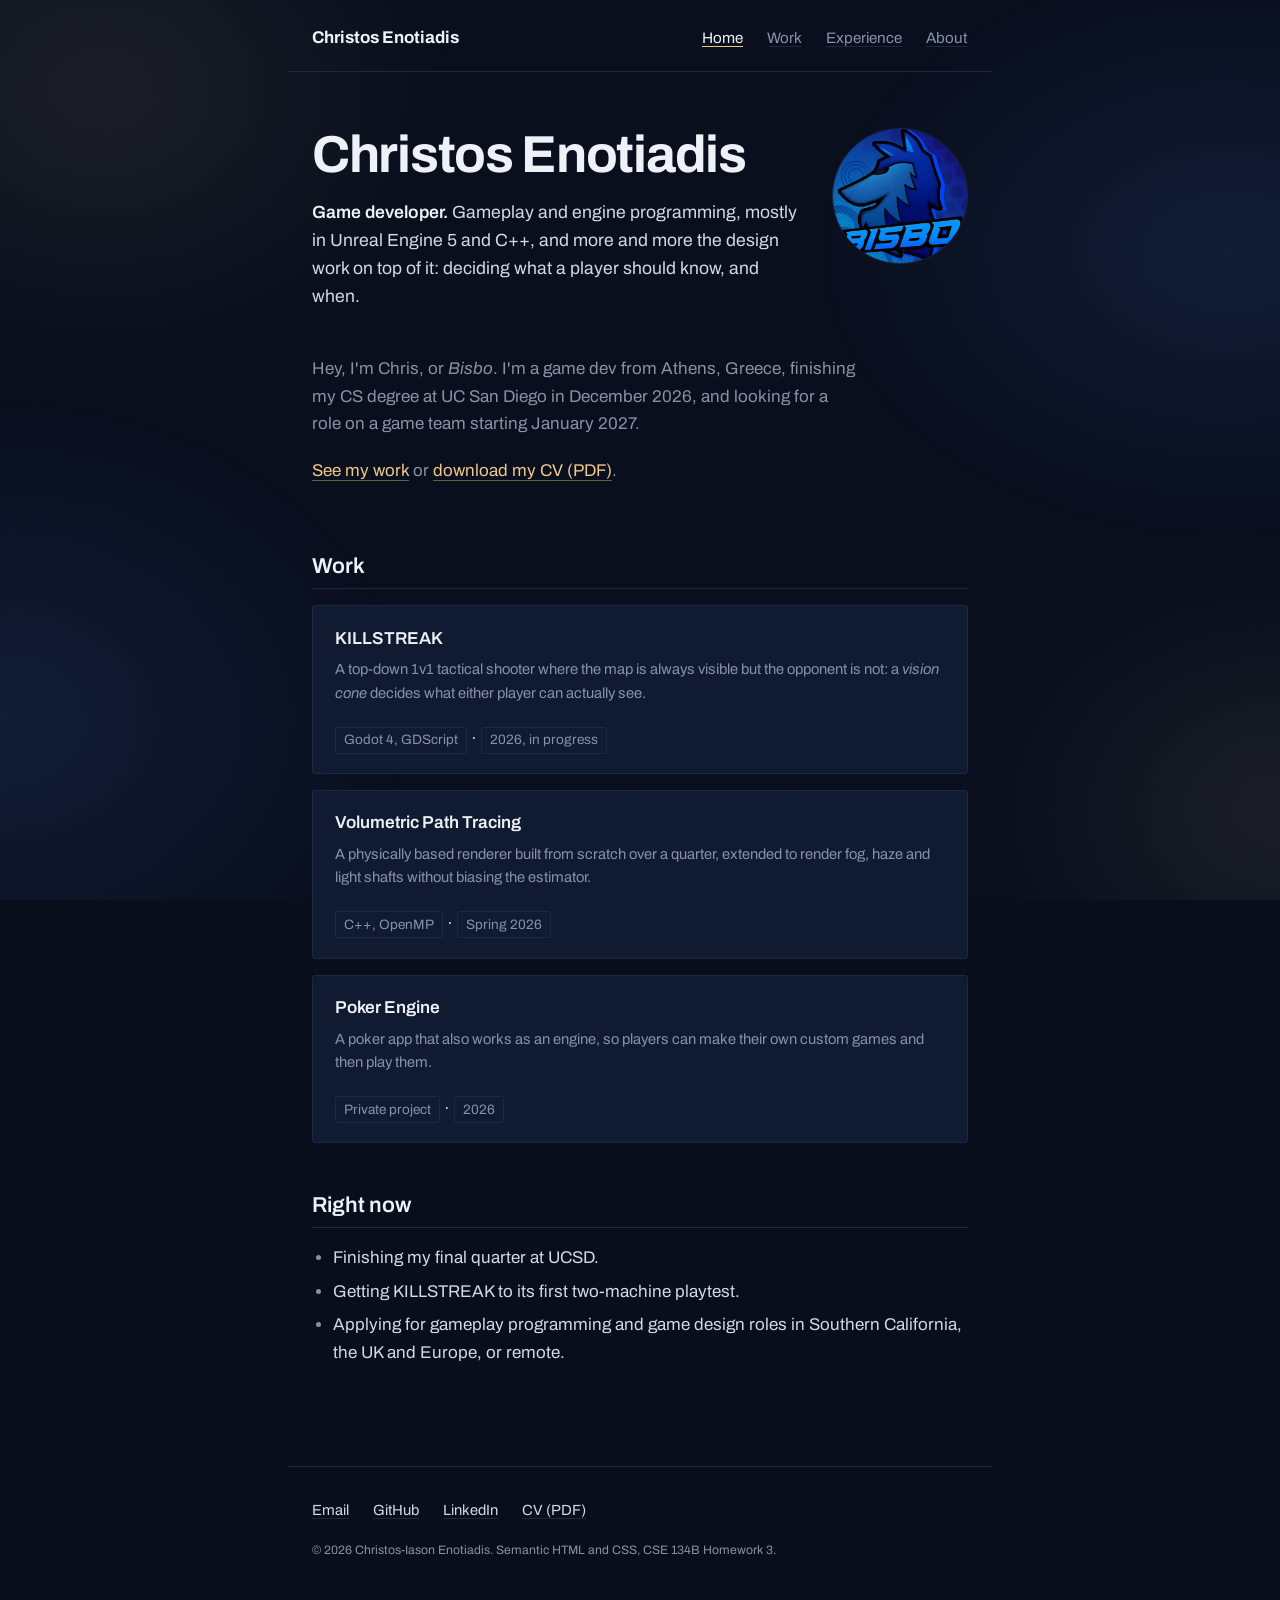
==== index.html @ 73f15feb "add hw3" ====
<!DOCTYPE html>
<html lang="en">
<head>
  <meta charset="utf-8">
  <meta name="viewport" content="width=device-width, initial-scale=1">
  <meta name="description" content="Christos Enotiadis: game developer working on gameplay, systems and game design. Graduating from UCSD in December 2026.">
  <meta name="author" content="Christos-Iason Enotiadis">
  <title>Christos Enotiadis | Game Developer</title>
  <link rel="icon" href="images/favicon.svg" type="image/svg+xml">
  <link rel="stylesheet" href="https://fonts.googleapis.com/css2?family=Archivo:wght@400;500;600&amp;family=Archivo+Expanded:wght@600;700&amp;display=swap">
  <link rel="stylesheet" href="css/styles.css">
  <script type="application/ld+json">
    {
      "@context": "https://schema.org",
      "@type": "Person",
      "name": "Christos-Iason Enotiadis",
      "alternateName": "Bisbo",
      "jobTitle": "Game Developer",
      "alumniOf": "University of California, San Diego",
      "email": "mailto:cenotiadis@ucsd.edu",
      "sameAs": [
        "https://github.com/Bisbouras",
        "https://linkedin.com/in/christos-enotiadis"
      ]
    }
  </script>
  <script src="js/hello-world.js" defer></script>
</head>
<body>
  <header>
    <p><a href="index.html"><b>Christos Enotiadis</b></a></p>
    <nav aria-label="Primary">
      <ul>
        <li><a href="index.html" aria-current="page">Home</a></li>
        <li><a href="index.html#work-heading">Work</a>
          <ul>
            <li><a href="killstreak.html">KILLSTREAK</a></li>
            <li><a href="vpt.html">Volumetric Path Tracing</a></li>
            <li><a href="poker.html">Poker Engine</a></li>
          </ul>
        </li>
        <li><a href="experience.html">Experience</a></li>
        <li><a href="about.html">About</a></li>
      </ul>
    </nav>
  </header>

  <main>
    <section aria-labelledby="intro-heading">
      <h1 id="intro-heading">Christos Enotiadis</h1>
      <p>
        <strong>Game developer.</strong> Gameplay and engine programming, mostly in Unreal Engine 5 and C++,
        and more and more the design work on top of it: deciding what a player should know, and when.
      </p>
      <picture>
        <source srcset="images/bisbo-logo.webp" type="image/webp">
        <img src="images/bisbo-logo.jpg" width="240" height="240" alt="Bisbo logo: a stylised blue wolf head above the word BISBO.">
      </picture>
      <p>
        Hey, I'm Chris, or <i>Bisbo</i>. I'm a game dev from Athens, Greece, finishing my CS degree at
        UC San Diego in <time datetime="2026-12">December 2026</time>, and looking for a role on a game team
        starting <time datetime="2027-01">January 2027</time>.
      </p>
      <p>
        <a href="#work-heading">See my work</a> or <a href="docs/cv.pdf">download my CV (PDF)</a>.
      </p>
    </section>

    <section aria-labelledby="work-heading">
      <h2 id="work-heading">Work</h2>

      <article aria-labelledby="featured-killstreak">
        <h3 id="featured-killstreak"><a href="killstreak.html">KILLSTREAK</a></h3>
        <p>
          A top-down 1v1 tactical shooter where the map is always visible but the opponent is not: a
          <em>vision cone</em> decides what either player can actually see.
        </p>
        <p><span>Godot 4, GDScript</span> &middot; <span>2026, in progress</span></p>
      </article>

      <article aria-labelledby="featured-vpt">
        <h3 id="featured-vpt"><a href="vpt.html">Volumetric Path Tracing</a></h3>
        <p>
          A physically based renderer built from scratch over a quarter, extended to render fog, haze and
          light shafts without biasing the estimator.
        </p>
        <p><span>C++, OpenMP</span> &middot; <span>Spring 2026</span></p>
      </article>

      <article aria-labelledby="featured-poker">
        <h3 id="featured-poker"><a href="poker.html">Poker Engine</a></h3>
        <p>
          A poker app that also works as an engine, so players can make their own custom games and then play them.
        </p>
        <p><span>Private project</span> &middot; <span>2026</span></p>
      </article>
    </section>

    <section aria-labelledby="now-heading">
      <h2 id="now-heading">Right now</h2>
      <ul>
        <li>Finishing my final quarter at UCSD.</li>
        <li>Getting KILLSTREAK to its first two-machine playtest.</li>
        <li>Applying for gameplay programming and game design roles in Southern California, the UK and Europe, or remote.</li>
      </ul>
    </section>

    <hello-world></hello-world>
    <noscript>
      <p>JavaScript is off. Nothing on this site depends on it; you only miss a "Hello World!" message in the developer console.</p>
    </noscript>
  </main>

  <footer>
    <address>
      <ul>
        <li><a href="mailto:cenotiadis@ucsd.edu">Email</a></li>
        <li><a href="https://github.com/Bisbouras">GitHub</a></li>
        <li><a href="https://linkedin.com/in/christos-enotiadis">LinkedIn</a></li>
        <li><a href="docs/cv.pdf">CV (PDF)</a></li>
      </ul>
    </address>
    <p><small>&copy; 2026 Christos-Iason Enotiadis. Semantic HTML and CSS, CSE 134B Homework 3.</small></p>
  </footer>
</body>
</html>
---- css/styles.css ----
/*
  styles.css - CSE 134 HW3 Part 2
  Author: Christos-Iason Enotiadis
  Repo: https://github.com/Bisbouras/CSE134HW3
*/

:root {
  --night: #080e1c;
  --night-lift: #101a30;
  --edge: #1d2942;
  --dust: #d2d9e6;
  --dust-dim: #8792a6;
  --white: #eef2f8;
  --beam: #f0c98a;
  --beam-light: #f6dcb0;
  --beam-soft: rgba(240, 201, 138, 0.4);
  --beam-glow: rgba(240, 201, 138, 0.08);
  --blue-glow: rgba(70, 110, 190, 0.14);
  --font-body: "Archivo", system-ui, sans-serif;
  --font-display: "Archivo Expanded", "Archivo", system-ui, sans-serif;
  --font-mono: ui-monospace, Consolas, monospace;
  --measure: 44rem;
  --radius: 3px;
  --radius-sm: 2px;
}

* {
  box-sizing: border-box;
}

html {
  background-color: var(--night);
}

body {
  margin: 0;
  font-family: var(--font-body);
  font-size: 1.0625rem;
  line-height: 1.6;
  color: var(--dust);
}

/* background - gold and blue light pools */
body::before {
  content: "";
  position: fixed;
  inset: 0;
  z-index: -1;
  pointer-events: none;
  background-image:
    radial-gradient(40vw 45vh at 8% 10%, var(--beam-glow), transparent 70%),
    radial-gradient(45vw 50vh at 0% 80%, var(--blue-glow), transparent 72%),
    radial-gradient(45vw 45vh at 96% 28%, var(--blue-glow), transparent 72%),
    radial-gradient(35vw 40vh at 100% 90%, var(--beam-glow), transparent 70%);
}

/* background - grain */
body::after {
  content: "";
  position: fixed;
  inset: 0;
  z-index: -1;
  pointer-events: none;
  opacity: 0.28;
  mix-blend-mode: overlay;
  background-image: url("data:image/svg+xml,%3Csvg xmlns='http://www.w3.org/2000/svg' width='160' height='160'%3E%3Cfilter id='n'%3E%3CfeTurbulence type='fractalNoise' baseFrequency='0.85' numOctaves='3'/%3E%3C/filter%3E%3Crect width='160' height='160' filter='url(%23n)' opacity='0.5'/%3E%3C/svg%3E");
}

body > header,
main,
body > footer {
  max-width: var(--measure);
  margin: 0 auto;
  padding-left: 1.5rem;
  padding-right: 1.5rem;
}

/* header */
body > header {
  display: flex;
  flex-wrap: wrap;
  align-items: center;
  justify-content: space-between;
  gap: 1rem 2rem;
  padding-top: 1.5rem;
  padding-bottom: 1.25rem;
  border-bottom: 1px solid var(--edge);
}

body > header > p {
  margin: 0;
}

/* site name */
body > header > p a {
  font-family: var(--font-display);
  color: var(--white);
  border-bottom: 0;
}

nav ul {
  list-style: none;
  margin: 0;
  padding: 0;
}

nav > ul {
  display: flex;
  gap: 1.5rem;
}

nav li {
  position: relative;
  margin: 0;
}

nav a {
  font-size: 0.95rem;
  color: var(--dust-dim);
}

/* current page link in the nav */
nav a[aria-current="page"] {
  color: var(--white);
  border-bottom-color: var(--beam);
}

/* work dropdown */
nav > ul > li > ul {
  position: absolute;
  top: 100%;
  left: -1rem;
  z-index: 10;
  min-width: 15rem;
  margin-top: 0.6rem;
  padding: 0.5rem 0;
  background-color: var(--night-lift);
  border: 1px solid var(--edge);
  border-radius: var(--radius);
  opacity: 0;
  pointer-events: none;
  transform: translateY(-0.25rem);
  transition: opacity 150ms ease, transform 150ms ease;
}

/* hover bridge over the gap above the dropdown */
nav > ul > li > ul::before {
  content: "";
  position: absolute;
  bottom: 100%;
  left: 0;
  right: 0;
  height: 0.7rem;
}

nav > ul > li:hover > ul,
nav > ul > li:focus-within > ul {
  opacity: 1;
  pointer-events: auto;
  transform: none;
}

nav li li a {
  display: block;
  padding: 0.35rem 1rem;
  color: var(--dust);
  border-bottom: 0;
}

nav li li a:hover {
  color: var(--white);
  background-color: var(--edge);
}

nav li li a:focus {
  outline-offset: -2px;
}

main {
  padding-top: 3.5rem;
  padding-bottom: 5rem;
}

h1,
h2,
h3 {
  font-family: var(--font-display);
  color: var(--white);
}

h1 {
  font-size: clamp(2rem, 6vw, 3.25rem);
  font-weight: 700;
  line-height: 1.05;
  letter-spacing: -0.025em;
  margin: 0 0 1rem;
}

h2 {
  font-size: 1.35rem;
  font-weight: 600;
  line-height: 1.3;
  margin: 3rem 0 1rem;
  padding-bottom: 0.5rem;
  border-bottom: 1px solid var(--edge);
}

h3 {
  font-size: 1.08rem;
  font-weight: 600;
  line-height: 1.3;
  margin: 2rem 0 0.5rem;
}

p,
ul,
ol,
dl {
  margin: 0 0 1.25rem;
}

ul,
ol {
  padding-left: 1.3rem;
}

li {
  margin-bottom: 0.4rem;
}

li::marker {
  color: var(--dust-dim);
}

strong {
  font-weight: 600;
  color: var(--white);
}

code {
  font-family: var(--font-mono);
  font-size: 0.88em;
  padding: 0.08em 0.35em;
  color: var(--white);
  background-color: var(--night-lift);
  border: 1px solid var(--edge);
  border-radius: var(--radius-sm);
}

a {
  color: var(--dust);
  text-decoration: none;
  border-bottom: 1px solid var(--edge);
}

a:hover {
  color: var(--white);
  border-bottom-color: var(--beam);
}

/* links inside body text */
main p a {
  color: var(--beam);
  border-bottom-color: var(--beam-soft);
}

a:focus,
button:focus,
input:focus,
textarea:focus,
iframe:focus {
  outline: 2px solid var(--beam);
  outline-offset: 3px;
}

/* standfirst under the page title */
h1 + p {
  font-size: 1.1rem;
}

/* home intro - name and catchline beside the logo */
section[aria-labelledby="intro-heading"] {
  display: grid;
  grid-template-columns: 1fr auto;
  column-gap: 2rem;
  align-items: start;
}

section[aria-labelledby="intro-heading"] > * {
  grid-column: 1;
}

section[aria-labelledby="intro-heading"] > picture {
  grid-column: 2;
  grid-row: 1 / span 2;
}

section[aria-labelledby="intro-heading"] img {
  width: clamp(6rem, 16vw, 8.5rem);
  border: 1px solid var(--edge);
  border-radius: 50%;
}

/* home intro paragraphs after the logo */
section[aria-labelledby="intro-heading"] > picture ~ p {
  grid-column: 1 / -1;
  max-width: 34rem;
  color: var(--dust-dim);
}

section[aria-labelledby="intro-heading"] > picture + p {
  margin-top: 1.5rem;
}

/* cards - work and experience articles */
main > section > article {
  margin-bottom: 1rem;
  padding: 1.35rem 1.4rem 1.2rem;
  background-color: var(--night-lift);
  border: 1px solid var(--edge);
  border-radius: var(--radius);
}

main > section > article > :last-child {
  margin-bottom: 0;
}

main > section > article:has(h3 > a):hover {
  border-color: var(--beam-soft);
}

main > section > article h3 {
  margin-top: 0;
}

h3 a {
  color: inherit;
  border-bottom: 0;
}

h3 a:hover {
  color: var(--beam);
}

/* meta line under a card title */
article h3 + p {
  font-size: 0.92rem;
  color: var(--dust-dim);
}

/* tool and date tags */
main > section > article p > span {
  display: inline-block;
  padding: 0.1rem 0.5rem;
  font-size: 0.85rem;
  color: var(--dust-dim);
  border: 1px solid var(--edge);
  border-radius: var(--radius-sm);
}

/* skill chips */
section[aria-labelledby="skills-heading"] ul {
  display: flex;
  flex-wrap: wrap;
  gap: 0.5rem;
  padding: 0;
  list-style: none;
}

section[aria-labelledby="skills-heading"] li {
  margin: 0;
  padding: 0.15rem 0.6rem;
  font-size: 0.9rem;
  background-color: var(--night-lift);
  border: 1px solid var(--edge);
  border-radius: var(--radius-sm);
}

/* project page header */
main > article > header {
  margin-bottom: 2.5rem;
}

/* breadcrumb above the project title */
main > article > header > p:first-child {
  margin-bottom: 0.75rem;
  font-size: 0.85rem;
  letter-spacing: 0.04em;
  color: var(--dust-dim);
}

project-facts {
  display: block;
  margin: 0 0 2.5rem;
  padding: 1rem 1.25rem;
  background-color: var(--night-lift);
  border: 1px solid var(--edge);
  border-radius: var(--radius);
}

project-facts dl {
  display: grid;
  grid-template-columns: max-content 1fr;
  gap: 0.35rem 1.25rem;
  margin: 0;
}

project-facts dt {
  font-size: 0.9rem;
  color: var(--dust-dim);
}

project-facts dd {
  margin: 0;
}

/* figures - images side by side, stacking when narrow */
figure {
  display: flex;
  flex-wrap: wrap;
  gap: 0.9rem;
  margin: 2rem 0;
}

figure > :not(figcaption) {
  flex: 1 1 12rem;
}

figcaption {
  flex-basis: 100%;
  font-size: 0.88rem;
  line-height: 1.55;
  color: var(--dust-dim);
}

img,
svg {
  display: block;
  max-width: 100%;
  height: auto;
}

figure img,
figure svg {
  width: 100%;
  background-color: var(--night-lift);
  border: 1px solid var(--edge);
  border-radius: var(--radius-sm);
}

/* cv preview */
iframe {
  display: block;
  width: 100%;
  height: auto;
  aspect-ratio: 640 / 820;
  border: 1px solid var(--edge);
  border-radius: var(--radius);
}

progress,
input[type="radio"] {
  accent-color: var(--beam);
}

fieldset {
  margin: 0 0 1.25rem;
  padding: 1rem 1.25rem 1.25rem;
  border: 1px solid var(--edge);
  border-radius: var(--radius);
}

legend {
  padding: 0 0.5rem;
  font-size: 0.9rem;
  color: var(--dust-dim);
}

fieldset > div {
  margin-bottom: 0.75rem;
}

input[type="text"],
input[type="email"],
textarea {
  width: 100%;
  margin-top: 0.3rem;
  padding: 0.55em 0.75em;
  font: inherit;
  color: var(--dust);
  background-color: var(--night);
  border: 1px solid var(--edge);
  border-radius: var(--radius);
}

input[type="text"]:hover,
input[type="email"]:hover,
textarea:hover {
  border-color: var(--dust-dim);
}

button {
  padding: 0.6em 1.4em;
  font: inherit;
  font-weight: 600;
  color: var(--night);
  background-color: var(--beam);
  border: 0;
  border-radius: var(--radius);
  cursor: pointer;
}

button:hover {
  background-color: var(--beam-light);
}

/* footer */
body > footer {
  padding-top: 2rem;
  padding-bottom: 3rem;
  font-size: 0.92rem;
  color: var(--dust-dim);
  border-top: 1px solid var(--edge);
}

body > footer p {
  margin: 0 0 0.5rem;
}

address {
  font-style: normal;
}

address ul {
  display: flex;
  flex-wrap: wrap;
  gap: 0.5rem 1.5rem;
  margin: 0 0 1rem;
  padding: 0;
  list-style: none;
}

address li {
  margin: 0;
}

/* narrow screens - header stacks, work links listed under work */
@media (max-width: 40rem) {
  body > header {
    flex-direction: column;
    align-items: flex-start;
  }

  nav > ul {
    flex-direction: column;
    gap: 0.25rem;
  }

  nav > ul > li > ul {
    position: static;
    min-width: 0;
    margin: 0.25rem 0 0.25rem 0.2rem;
    padding: 0 0 0 0.75rem;
    background-color: transparent;
    border: 0;
    border-left: 1px solid var(--edge);
    border-radius: 0;
    opacity: 1;
    pointer-events: auto;
    transform: none;
  }

  nav > ul > li > ul::before {
    display: none;
  }

  nav li li a {
    padding: 0.15rem 0;
    color: var(--dust-dim);
  }

  nav li li a:hover {
    background-color: transparent;
  }

  section[aria-labelledby="intro-heading"] > picture {
    grid-row: 1;
  }

  section[aria-labelledby="intro-heading"] > h1 + p {
    grid-column: 1 / -1;
  }

  main {
    padding-top: 2.5rem;
  }
}
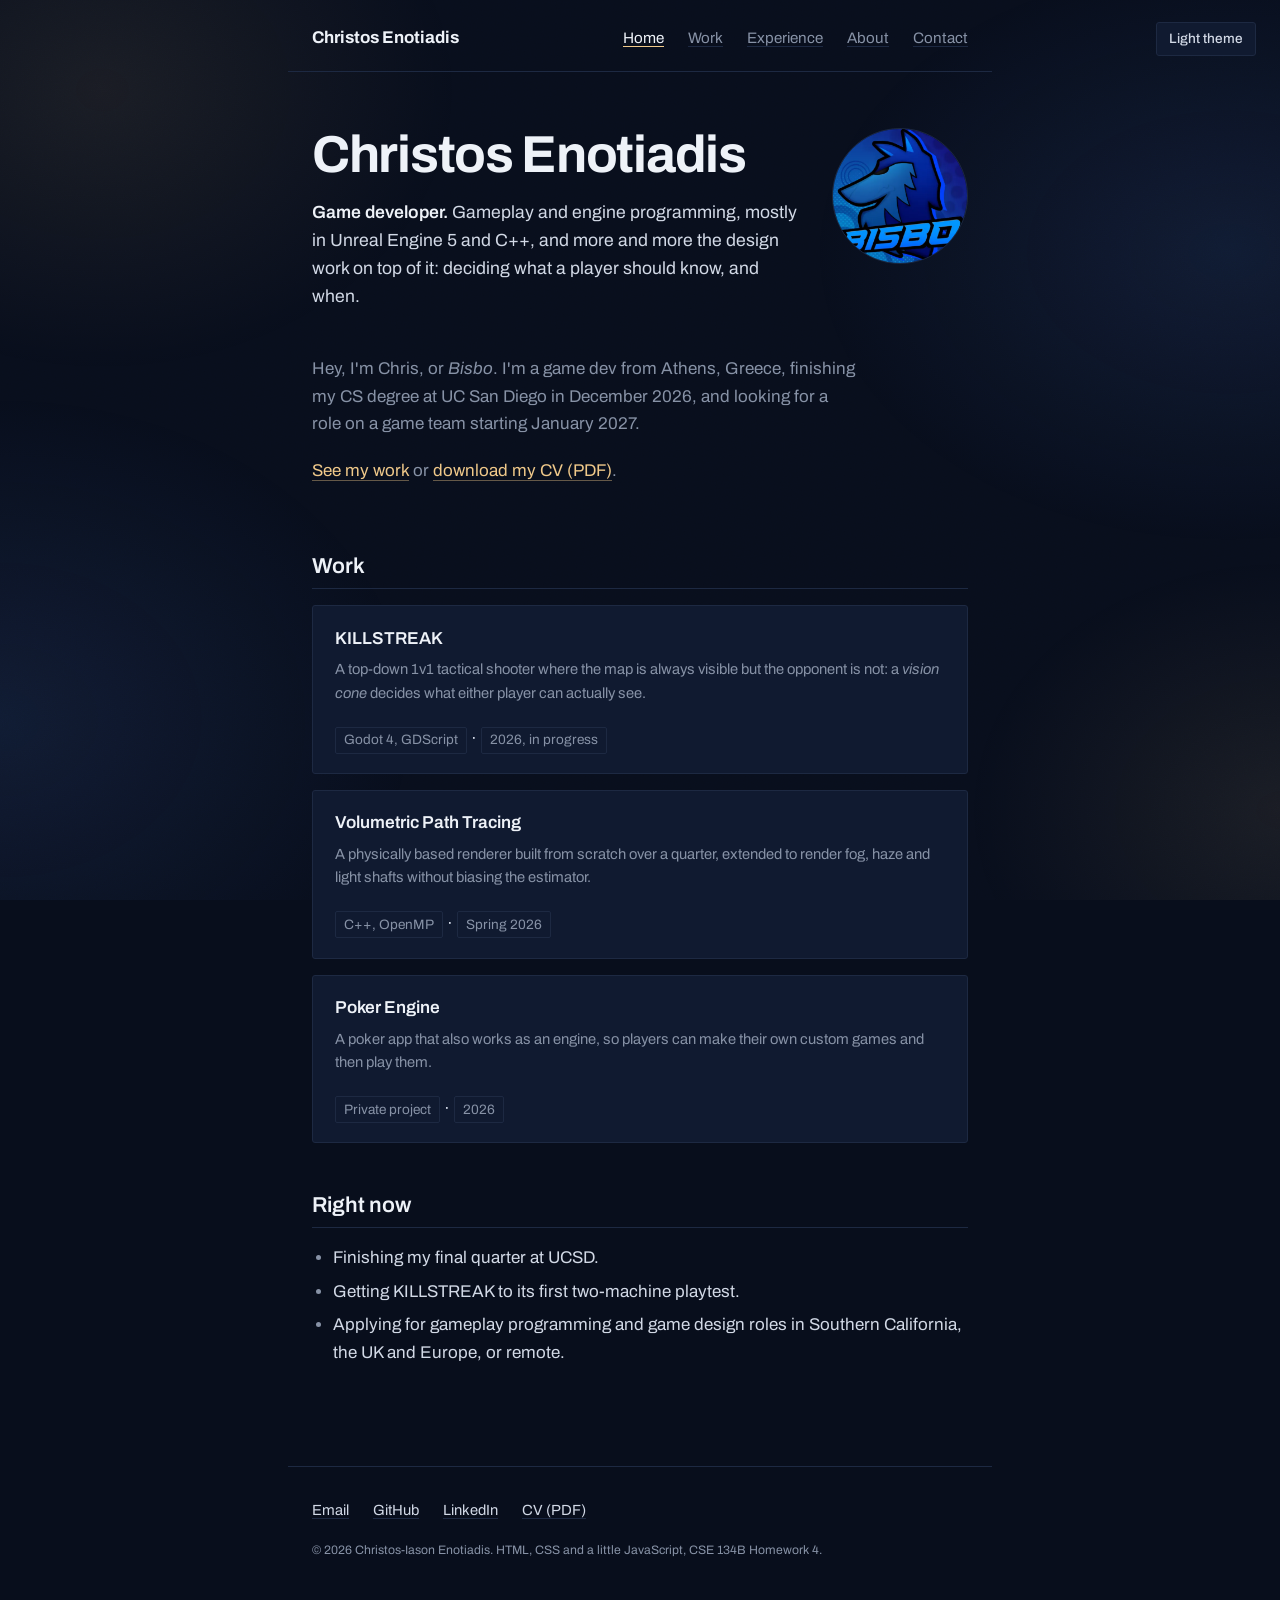
==== commit 37412413: "Hw4" ====
--- a/index.html
+++ b/index.html
@@ -9,6 +9,7 @@
   <link rel="icon" href="images/favicon.svg" type="image/svg+xml">
   <link rel="stylesheet" href="https://fonts.googleapis.com/css2?family=Archivo:wght@400;500;600&amp;family=Archivo+Expanded:wght@600;700&amp;display=swap">
   <link rel="stylesheet" href="css/styles.css">
+  <script src="js/theme.js"></script>
   <script type="application/ld+json">
     {
       "@context": "https://schema.org",
@@ -41,8 +42,15 @@
         </li>
         <li><a href="experience.html">Experience</a></li>
         <li><a href="about.html">About</a></li>
+        <li><a href="form-with-js.html">Contact</a>
+          <ul>
+            <li><a href="form-with-js.html">Contact form, with JavaScript</a></li>
+            <li><a href="form-no-js.html">Contact form, no JavaScript</a></li>
+          </ul>
+        </li>
       </ul>
     </nav>
+    <button type="button" id="theme-toggle" hidden>Light theme</button>
   </header>
 
   <main>
@@ -54,7 +62,7 @@
       </p>
       <picture>
         <source srcset="images/bisbo-logo.webp" type="image/webp">
-        <img src="images/bisbo-logo.jpg" width="240" height="240" alt="Bisbo logo: a stylised blue wolf head above the word BISBO.">
+        <img src="images/bisbo-logo.jpg" width="240" height="240" alt="Bisbo logo: a stylised wolf head above the word BISBO.">
       </picture>
       <p>
         Hey, I'm Chris, or <i>Bisbo</i>. I'm a game dev from Athens, Greece, finishing my CS degree at
@@ -107,7 +115,7 @@
 
     <hello-world></hello-world>
     <noscript>
-      <p>JavaScript is off. Nothing on this site depends on it; you only miss a "Hello World!" message in the developer console.</p>
+      <p>JavaScript is off. Everything here still works; you only miss the light theme switch and a "Hello World!" message in the developer console.</p>
     </noscript>
   </main>
 
@@ -120,7 +128,7 @@
         <li><a href="docs/cv.pdf">CV (PDF)</a></li>
       </ul>
     </address>
-    <p><small>&copy; 2026 Christos-Iason Enotiadis. Semantic HTML and CSS, CSE 134B Homework 3.</small></p>
+    <p><small>&copy; 2026 Christos-Iason Enotiadis. HTML, CSS and a little JavaScript, CSE 134B Homework 4.</small></p>
   </footer>
 </body>
 </html>
--- a/css/styles.css
+++ b/css/styles.css
@@ -1,21 +1,28 @@
 /*
-  styles.css - CSE 134 HW3 Part 2
+  styles.css - CSE 134B HW4
   Author: Christos-Iason Enotiadis
-  Repo: https://github.com/Bisbouras/CSE134HW3
+  Repo: https://github.com/Bisbouras/CSE134HW4
 */
 
+/* theme - dark (default) */
 :root {
-  --night: #080e1c;
-  --night-lift: #101a30;
-  --edge: #1d2942;
-  --dust: #d2d9e6;
-  --dust-dim: #8792a6;
-  --white: #eef2f8;
-  --beam: #f0c98a;
-  --beam-light: #f6dcb0;
-  --beam-soft: rgba(240, 201, 138, 0.4);
-  --beam-glow: rgba(240, 201, 138, 0.08);
-  --blue-glow: rgba(70, 110, 190, 0.14);
+  color-scheme: dark;
+  --bg: #080e1c;
+  --bg-raised: #101a30;
+  --border: #1d2942;
+  --text: #d2d9e6;
+  --text-dim: #8792a6;
+  --text-strong: #eef2f8;
+  --accent: #f0c98a;
+  --accent-hover: #f6dcb0;
+  --accent-soft: rgba(240, 201, 138, 0.4);
+  --on-accent: #080e1c;
+  --glow-accent: rgba(240, 201, 138, 0.08);
+  --glow-cool: rgba(70, 110, 190, 0.14);
+  --grain-opacity: 0.28;
+  --error: #ff9b94;
+  --error-tint: rgba(229, 72, 77, 0.12);
+  --warning: #f0c98a;
   --font-body: "Archivo", system-ui, sans-serif;
   --font-display: "Archivo Expanded", "Archivo", system-ui, sans-serif;
   --font-mono: ui-monospace, Consolas, monospace;
@@ -24,12 +31,33 @@
   --radius-sm: 2px;
 }
 
+/* theme - light, set by js/theme.js */
+:root[data-theme="light"] {
+  color-scheme: light;
+  --bg: #f7f8fb;
+  --bg-raised: #ffffff;
+  --border: #d5dbe6;
+  --text: #1f2532;
+  --text-dim: #535d70;
+  --text-strong: #0c111b;
+  --accent: #1d4fb8;
+  --accent-hover: #153d91;
+  --accent-soft: rgba(29, 79, 184, 0.35);
+  --on-accent: #ffffff;
+  --glow-accent: rgba(29, 79, 184, 0.06);
+  --glow-cool: rgba(70, 110, 190, 0.08);
+  --grain-opacity: 0.12;
+  --error: #b42318;
+  --error-tint: rgba(229, 72, 77, 0.07);
+  --warning: #8a5300;
+}
+
 * {
   box-sizing: border-box;
 }
 
 html {
-  background-color: var(--night);
+  background-color: var(--bg);
 }
 
 body {
@@ -37,7 +65,7 @@
   font-family: var(--font-body);
   font-size: 1.0625rem;
   line-height: 1.6;
-  color: var(--dust);
+  color: var(--text);
 }
 
 /* background - gold and blue light pools */
@@ -48,10 +76,10 @@
   z-index: -1;
   pointer-events: none;
   background-image:
-    radial-gradient(40vw 45vh at 8% 10%, var(--beam-glow), transparent 70%),
-    radial-gradient(45vw 50vh at 0% 80%, var(--blue-glow), transparent 72%),
-    radial-gradient(45vw 45vh at 96% 28%, var(--blue-glow), transparent 72%),
-    radial-gradient(35vw 40vh at 100% 90%, var(--beam-glow), transparent 70%);
+    radial-gradient(40vw 45vh at 8% 10%, var(--glow-accent), transparent 70%),
+    radial-gradient(45vw 50vh at 0% 80%, var(--glow-cool), transparent 72%),
+    radial-gradient(45vw 45vh at 96% 28%, var(--glow-cool), transparent 72%),
+    radial-gradient(35vw 40vh at 100% 90%, var(--glow-accent), transparent 70%);
 }
 
 /* background - grain */
@@ -61,7 +89,7 @@
   inset: 0;
   z-index: -1;
   pointer-events: none;
-  opacity: 0.28;
+  opacity: var(--grain-opacity);
   mix-blend-mode: overlay;
   background-image: url("data:image/svg+xml,%3Csvg xmlns='http://www.w3.org/2000/svg' width='160' height='160'%3E%3Cfilter id='n'%3E%3CfeTurbulence type='fractalNoise' baseFrequency='0.85' numOctaves='3'/%3E%3C/filter%3E%3Crect width='160' height='160' filter='url(%23n)' opacity='0.5'/%3E%3C/svg%3E");
 }
@@ -84,7 +112,7 @@
   gap: 1rem 2rem;
   padding-top: 1.5rem;
   padding-bottom: 1.25rem;
-  border-bottom: 1px solid var(--edge);
+  border-bottom: 1px solid var(--border);
 }
 
 body > header > p {
@@ -94,7 +122,7 @@
 /* site name */
 body > header > p a {
   font-family: var(--font-display);
-  color: var(--white);
+  color: var(--text-strong);
   border-bottom: 0;
 }
 
@@ -116,13 +144,13 @@
 
 nav a {
   font-size: 0.95rem;
-  color: var(--dust-dim);
+  color: var(--text-dim);
 }
 
 /* current page link in the nav */
 nav a[aria-current="page"] {
-  color: var(--white);
-  border-bottom-color: var(--beam);
+  color: var(--text-strong);
+  border-bottom-color: var(--accent);
 }
 
 /* work dropdown */
@@ -134,8 +162,8 @@
   min-width: 15rem;
   margin-top: 0.6rem;
   padding: 0.5rem 0;
-  background-color: var(--night-lift);
-  border: 1px solid var(--edge);
+  background-color: var(--bg-raised);
+  border: 1px solid var(--border);
   border-radius: var(--radius);
   opacity: 0;
   pointer-events: none;
@@ -163,13 +191,13 @@
 nav li li a {
   display: block;
   padding: 0.35rem 1rem;
-  color: var(--dust);
+  color: var(--text);
   border-bottom: 0;
 }
 
 nav li li a:hover {
-  color: var(--white);
-  background-color: var(--edge);
+  color: var(--text-strong);
+  background-color: var(--border);
 }
 
 nav li li a:focus {
@@ -185,7 +213,7 @@
 h2,
 h3 {
   font-family: var(--font-display);
-  color: var(--white);
+  color: var(--text-strong);
 }
 
 h1 {
@@ -202,7 +230,7 @@
   line-height: 1.3;
   margin: 3rem 0 1rem;
   padding-bottom: 0.5rem;
-  border-bottom: 1px solid var(--edge);
+  border-bottom: 1px solid var(--border);
 }
 
 h3 {
@@ -229,39 +257,39 @@
 }
 
 li::marker {
-  color: var(--dust-dim);
+  color: var(--text-dim);
 }
 
 strong {
   font-weight: 600;
-  color: var(--white);
+  color: var(--text-strong);
 }
 
 code {
   font-family: var(--font-mono);
   font-size: 0.88em;
   padding: 0.08em 0.35em;
-  color: var(--white);
-  background-color: var(--night-lift);
-  border: 1px solid var(--edge);
+  color: var(--text-strong);
+  background-color: var(--bg-raised);
+  border: 1px solid var(--border);
   border-radius: var(--radius-sm);
 }
 
 a {
-  color: var(--dust);
+  color: var(--text);
   text-decoration: none;
-  border-bottom: 1px solid var(--edge);
+  border-bottom: 1px solid var(--border);
 }
 
 a:hover {
-  color: var(--white);
-  border-bottom-color: var(--beam);
+  color: var(--text-strong);
+  border-bottom-color: var(--accent);
 }
 
 /* links inside body text */
 main p a {
-  color: var(--beam);
-  border-bottom-color: var(--beam-soft);
+  color: var(--accent);
+  border-bottom-color: var(--accent-soft);
 }
 
 a:focus,
@@ -269,7 +297,7 @@
 input:focus,
 textarea:focus,
 iframe:focus {
-  outline: 2px solid var(--beam);
+  outline: 2px solid var(--accent);
   outline-offset: 3px;
 }
 
@@ -297,7 +325,7 @@
 
 section[aria-labelledby="intro-heading"] img {
   width: clamp(6rem, 16vw, 8.5rem);
-  border: 1px solid var(--edge);
+  border: 1px solid var(--border);
   border-radius: 50%;
 }
 
@@ -305,7 +333,7 @@
 section[aria-labelledby="intro-heading"] > picture ~ p {
   grid-column: 1 / -1;
   max-width: 34rem;
-  color: var(--dust-dim);
+  color: var(--text-dim);
 }
 
 section[aria-labelledby="intro-heading"] > picture + p {
@@ -316,8 +344,8 @@
 main > section > article {
   margin-bottom: 1rem;
   padding: 1.35rem 1.4rem 1.2rem;
-  background-color: var(--night-lift);
-  border: 1px solid var(--edge);
+  background-color: var(--bg-raised);
+  border: 1px solid var(--border);
   border-radius: var(--radius);
 }
 
@@ -326,7 +354,7 @@
 }
 
 main > section > article:has(h3 > a):hover {
-  border-color: var(--beam-soft);
+  border-color: var(--accent-soft);
 }
 
 main > section > article h3 {
@@ -339,13 +367,13 @@
 }
 
 h3 a:hover {
-  color: var(--beam);
+  color: var(--accent);
 }
 
 /* meta line under a card title */
 article h3 + p {
   font-size: 0.92rem;
-  color: var(--dust-dim);
+  color: var(--text-dim);
 }
 
 /* tool and date tags */
@@ -353,8 +381,8 @@
   display: inline-block;
   padding: 0.1rem 0.5rem;
   font-size: 0.85rem;
-  color: var(--dust-dim);
-  border: 1px solid var(--edge);
+  color: var(--text-dim);
+  border: 1px solid var(--border);
   border-radius: var(--radius-sm);
 }
 
@@ -371,8 +399,8 @@
   margin: 0;
   padding: 0.15rem 0.6rem;
   font-size: 0.9rem;
-  background-color: var(--night-lift);
-  border: 1px solid var(--edge);
+  background-color: var(--bg-raised);
+  border: 1px solid var(--border);
   border-radius: var(--radius-sm);
 }
 
@@ -386,15 +414,15 @@
   margin-bottom: 0.75rem;
   font-size: 0.85rem;
   letter-spacing: 0.04em;
-  color: var(--dust-dim);
+  color: var(--text-dim);
 }
 
 project-facts {
   display: block;
   margin: 0 0 2.5rem;
   padding: 1rem 1.25rem;
-  background-color: var(--night-lift);
-  border: 1px solid var(--edge);
+  background-color: var(--bg-raised);
+  border: 1px solid var(--border);
   border-radius: var(--radius);
 }
 
@@ -407,7 +435,7 @@
 
 project-facts dt {
   font-size: 0.9rem;
-  color: var(--dust-dim);
+  color: var(--text-dim);
 }
 
 project-facts dd {
@@ -430,7 +458,7 @@
   flex-basis: 100%;
   font-size: 0.88rem;
   line-height: 1.55;
-  color: var(--dust-dim);
+  color: var(--text-dim);
 }
 
 img,
@@ -443,8 +471,8 @@
 figure img,
 figure svg {
   width: 100%;
-  background-color: var(--night-lift);
-  border: 1px solid var(--edge);
+  background-color: var(--bg-raised);
+  border: 1px solid var(--border);
   border-radius: var(--radius-sm);
 }
 
@@ -454,26 +482,26 @@
   width: 100%;
   height: auto;
   aspect-ratio: 640 / 820;
-  border: 1px solid var(--edge);
+  border: 1px solid var(--border);
   border-radius: var(--radius);
 }
 
 progress,
 input[type="radio"] {
-  accent-color: var(--beam);
+  accent-color: var(--accent);
 }
 
 fieldset {
   margin: 0 0 1.25rem;
   padding: 1rem 1.25rem 1.25rem;
-  border: 1px solid var(--edge);
+  border: 1px solid var(--border);
   border-radius: var(--radius);
 }
 
 legend {
   padding: 0 0.5rem;
   font-size: 0.9rem;
-  color: var(--dust-dim);
+  color: var(--text-dim);
 }
 
 fieldset > div {
@@ -487,31 +515,31 @@
   margin-top: 0.3rem;
   padding: 0.55em 0.75em;
   font: inherit;
-  color: var(--dust);
-  background-color: var(--night);
-  border: 1px solid var(--edge);
+  color: var(--text);
+  background-color: var(--bg);
+  border: 1px solid var(--border);
   border-radius: var(--radius);
 }
 
 input[type="text"]:hover,
 input[type="email"]:hover,
 textarea:hover {
-  border-color: var(--dust-dim);
+  border-color: var(--text-dim);
 }
 
 button {
   padding: 0.6em 1.4em;
   font: inherit;
   font-weight: 600;
-  color: var(--night);
-  background-color: var(--beam);
+  color: var(--on-accent);
+  background-color: var(--accent);
   border: 0;
   border-radius: var(--radius);
   cursor: pointer;
 }
 
 button:hover {
-  background-color: var(--beam-light);
+  background-color: var(--accent-hover);
 }
 
 /* footer */
@@ -519,8 +547,8 @@
   padding-top: 2rem;
   padding-bottom: 3rem;
   font-size: 0.92rem;
-  color: var(--dust-dim);
-  border-top: 1px solid var(--edge);
+  color: var(--text-dim);
+  border-top: 1px solid var(--border);
 }
 
 body > footer p {
@@ -544,6 +572,169 @@
   margin: 0;
 }
 
+/* hidden attribute - always wins over display rules */
+[hidden] {
+  display: none !important;
+}
+
+/* last dropdown - opens leftwards so it stays on screen */
+nav > ul > li:last-child > ul {
+  left: auto;
+  right: -1rem;
+}
+
+/* theme toggle - hidden in the html until js/theme.js wires it up */
+#theme-toggle {
+  margin-left: auto;
+  padding: 0.35em 0.9em;
+  font-size: 0.85rem;
+  font-weight: 500;
+  color: var(--text);
+  background-color: var(--bg-raised);
+  border: 1px solid var(--border);
+}
+
+#theme-toggle:hover {
+  color: var(--text-strong);
+  background-color: var(--bg-raised);
+  border-color: var(--accent);
+}
+
+/* home logo - red variant in the light theme */
+:root[data-theme="light"] section[aria-labelledby="intro-heading"] img {
+  content: url("../images/bisbored.png");
+}
+
+/* contact form - labels above their controls */
+form[action="https://httpbin.org/post"] > div {
+  display: grid;
+  gap: 0.3rem;
+  margin-bottom: 1.25rem;
+}
+
+form[action="https://httpbin.org/post"] > div > label {
+  font-weight: 500;
+  color: var(--text-strong);
+}
+
+/* contact form - field hints */
+form[action="https://httpbin.org/post"] > div > p {
+  margin: 0;
+  font-size: 0.9rem;
+  color: var(--text-dim);
+}
+
+/* contact form - required asterisk */
+form[action="https://httpbin.org/post"] label > span {
+  color: var(--accent);
+}
+
+/* contact form - room for the error icon so text never jumps */
+form[action="https://httpbin.org/post"] input[type="text"],
+form[action="https://httpbin.org/post"] input[type="email"],
+form[action="https://httpbin.org/post"] textarea {
+  margin-top: 0;
+  padding-right: 2.25em;
+}
+
+form[action="https://httpbin.org/post"] textarea {
+  min-height: 9rem;
+  resize: vertical;
+}
+
+/* validation - red tint and cross once the user has interacted */
+form[action="https://httpbin.org/post"] :is(input, textarea):required:user-invalid {
+  border-color: var(--error);
+  background-image:
+    url("data:image/svg+xml,%3Csvg xmlns='http://www.w3.org/2000/svg' viewBox='0 0 16 16'%3E%3Cpath d='M3 3l10 10M13 3L3 13' stroke='%23e5484d' stroke-width='2.4' stroke-linecap='round'/%3E%3C/svg%3E"),
+    linear-gradient(var(--error-tint), var(--error-tint));
+  background-repeat: no-repeat, no-repeat;
+  background-position: right 0.8em top 0.85em, 0 0;
+  background-size: 0.85em, 100% 100%;
+}
+
+/* form messages - error area, filled by js/form.js */
+#error-area:not(:empty) {
+  margin: 1.5rem 0 0;
+  padding: 0.9rem 1.1rem;
+  background-color: var(--error-tint);
+  border: 1px solid var(--error);
+  border-left-width: 4px;
+  border-radius: var(--radius);
+}
+
+#error-area p {
+  margin: 0 0 0.4rem;
+  font-weight: 600;
+  color: var(--error);
+}
+
+#error-area ul {
+  margin: 0;
+}
+
+#error-area li:last-child {
+  margin-bottom: 0;
+}
+
+#error-area a {
+  font-weight: 600;
+  color: var(--text-strong);
+}
+
+/* form messages - character count */
+#info-area {
+  margin: 0 0 1.25rem;
+  font-size: 0.95rem;
+  color: var(--text-dim);
+}
+
+#info-area p {
+  margin: 0;
+}
+
+#info-area[data-state="warning"],
+#info-area[data-state="limit"] {
+  padding-left: 0.75rem;
+  color: var(--warning);
+  border-left: 3px solid var(--warning);
+}
+
+#info-area[data-state="limit"] {
+  font-weight: 600;
+}
+
+/* view transitions - cross-fade between pages */
+@media (prefers-reduced-motion: no-preference) {
+  @view-transition {
+    navigation: auto;
+  }
+}
+
+/* view transitions - slower cross-fade for theme switches */
+:root[data-theme-switching]::view-transition-old(root),
+:root[data-theme-switching]::view-transition-new(root) {
+  animation-duration: 0.5s;
+}
+
+/* reduced motion - no view transition animation */
+@media (prefers-reduced-motion: reduce) {
+  ::view-transition-group(*),
+  ::view-transition-old(*),
+  ::view-transition-new(*) {
+    animation: none !important;
+  }
+}
+
+/* wide screens - theme toggle in the top right corner */
+@media (min-width: 60rem) {
+  #theme-toggle {
+    position: absolute;
+    top: 1.4rem;
+    right: 1.5rem;
+  }
+}
+
 /* narrow screens - header stacks, work links listed under work */
 @media (max-width: 40rem) {
   body > header {
@@ -563,7 +754,7 @@
     padding: 0 0 0 0.75rem;
     background-color: transparent;
     border: 0;
-    border-left: 1px solid var(--edge);
+    border-left: 1px solid var(--border);
     border-radius: 0;
     opacity: 1;
     pointer-events: auto;
@@ -576,7 +767,7 @@
 
   nav li li a {
     padding: 0.15rem 0;
-    color: var(--dust-dim);
+    color: var(--text-dim);
   }
 
   nav li li a:hover {
@@ -594,4 +785,8 @@
   main {
     padding-top: 2.5rem;
   }
+
+  #theme-toggle {
+    margin-left: 0;
+  }
 }
